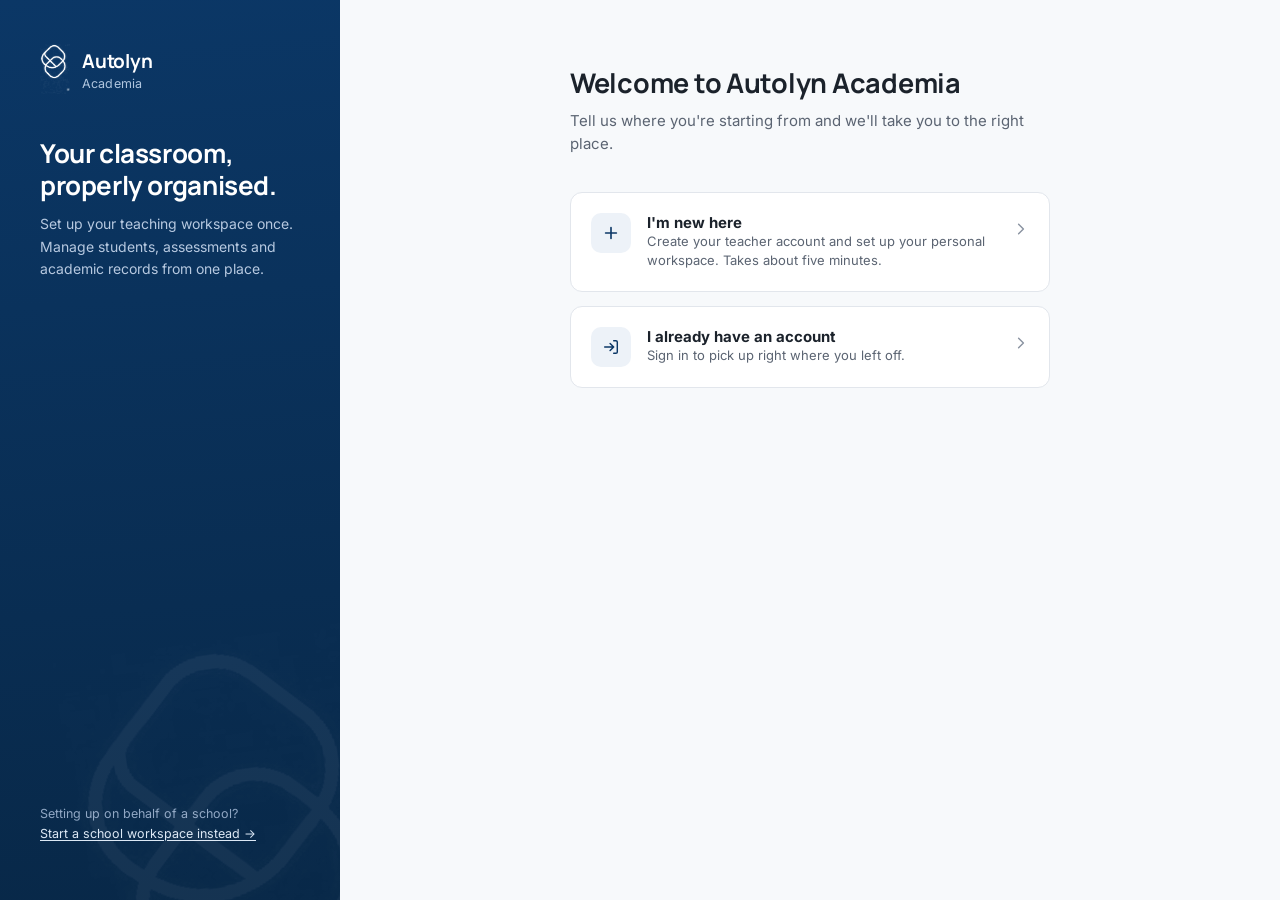
==== index.html @ bd3863da "onboarding" ====
<!DOCTYPE html>
<html lang="en">
<head>
<meta charset="UTF-8">
<meta name="viewport" content="width=device-width, initial-scale=1.0">
<title>Teacher Onboarding · Autolyn Academia</title>
<link rel="preconnect" href="https://fonts.googleapis.com">
<link rel="preconnect" href="https://fonts.gstatic.com" crossorigin>
<link href="https://fonts.googleapis.com/css2?family=Manrope:wght@500;600;700;800&family=Inter:wght@400;500;600;700&display=swap" rel="stylesheet">
<style>
  :root{
    --navy: #0B3766;
    --navy-700: #0A2F58;
    --navy-900: #082848;
    --navy-tint: #EDF2F8;
    --navy-tint-2: #DEE7F1;
    --ink: #1B222B;
    --ink-soft: #5B6472;
    --ink-faint: #8A93A1;
    --paper: #FFFFFF;
    --paper-soft: #F7F9FB;
    --border: #E2E6EC;
    --border-strong: #CBD2DC;
    --success: #1E8A5F;
    --success-tint: #E7F5EE;
    --danger: #C0392B;
    --danger-tint: #FBEAE8;
    --focus: #3D6FA6;
    --radius-s: 8px;
    --radius-m: 12px;
    --radius-l: 20px;
    --shadow-panel: 0 1px 2px rgba(11,55,102,0.06);
    color-scheme: light;
  }

  *{ box-sizing: border-box; }
  html,body{ margin:0; padding:0; }
  body{
    background: var(--paper-soft);
    color: var(--ink);
    font-family: 'Inter', -apple-system, BlinkMacSystemFont, sans-serif;
    -webkit-font-smoothing: antialiased;
    min-height: 100vh;
  }
  h1,h2,h3, .brand-word, .stepper-label{
    font-family: 'Manrope', 'Inter', sans-serif;
  }
  button{ font-family: inherit; }

  a{ color: var(--navy); }

  .app{
    display: grid;
    grid-template-columns: 340px 1fr;
    min-height: 100vh;
  }

  /* ---------- Splash / loading screen ---------- */
  .splash{
    position: fixed; inset: 0; z-index: 100;
    background: linear-gradient(175deg, var(--navy) 0%, var(--navy-900) 100%);
    display:flex; flex-direction:column; align-items:center; justify-content:center;
    gap: 22px;
    transition: opacity .5s ease, visibility .5s ease;
  }
  .splash.hide{ opacity: 0; visibility: hidden; pointer-events: none; }
  .splash-mark{
    position: relative;
    width: 76px; height: 76px;
    display:flex; align-items:center; justify-content:center;
    animation: splashPop .7s cubic-bezier(.2,.9,.25,1.1) both;
  }
  .splash-mark img{ width: 46px; height:auto; position:relative; z-index:1; }
  .splash-ring{
    position:absolute; inset:0;
    border-radius: 50%;
    border: 1.5px solid rgba(234,241,249,0.28);
    border-top-color: #fff;
    animation: splashSpin 1.1s linear infinite;
  }
  .splash-word{
    font-family: 'Manrope', sans-serif;
    font-size: 17px; font-weight: 700; color:#fff;
    letter-spacing: -0.01em;
    opacity: 0;
    animation: splashFadeUp .6s ease .15s both;
  }
  .splash-word span{ font-weight: 500; color: #AFC5DE; }
  .splash-bar{
    width: 150px; height: 3px; border-radius: 3px;
    background: rgba(234,241,249,0.18);
    overflow: hidden;
    opacity: 0;
    animation: splashFadeUp .6s ease .25s both;
  }
  .splash-bar i{
    display:block; height:100%; width: 0%;
    background: #fff;
    border-radius: 3px;
    transition: width 1s cubic-bezier(.4,0,.2,1);
  }
  .splash-status{
    font-size: 12.5px; color: #93AAC7;
    opacity: 0;
    animation: splashFadeUp .6s ease .32s both;
  }
  @keyframes splashPop{
    0%{ transform: scale(.72); opacity:0; }
    100%{ transform: scale(1); opacity:1; }
  }
  @keyframes splashFadeUp{
    0%{ transform: translateY(6px); opacity:0; }
    100%{ transform: translateY(0); opacity:1; }
  }
  @keyframes splashSpin{
    to{ transform: rotate(360deg); }
  }
  @media (prefers-reduced-motion: reduce){
    .splash-mark, .splash-word, .splash-bar, .splash-status{ animation: none; opacity:1; }
    .splash-ring{ animation: none; }
  }

  /* ---------- Left rail ---------- */
  .rail{
    background: linear-gradient(175deg, var(--navy) 0%, var(--navy-900) 100%);
    color: #EAF1F9;
    padding: 44px 40px;
    display: flex;
    flex-direction: column;
    justify-content: space-between;
    position: sticky;
    top: 0;
    height: 100vh;
    overflow: hidden;
  }
  .rail-mark{
    position: absolute;
    right: -54px; bottom: -60px;
    width: 320px; height: 320px;
    opacity: 0.05;
    pointer-events: none;
    transform: rotate(-8deg);
  }
  .rail-mark img{ width:100%; height:auto; display:block; }
  .rail-top{ display:flex; flex-direction:column; gap: 44px; position: relative; z-index: 1; }
  .brand{ display:flex; align-items:center; gap: 12px; }
  .brand img{ width: 30px; height: auto; display:block; }
  .brand-word{ font-size: 19px; font-weight: 700; letter-spacing: -0.01em; color:#fff; }
  .brand-sub{ font-size: 12.5px; color: #AFC5DE; margin-top: 2px; letter-spacing: 0.01em; }
  .brand-text{ display:flex; flex-direction:column; }

  .hero-head{
    font-size: 26px;
    line-height: 1.22;
    font-weight: 700;
    color: #fff;
    letter-spacing: -0.015em;
    margin: 0 0 12px;
  }
  .hero-copy{
    font-size: 14px;
    line-height: 1.6;
    color: #B7C9E0;
    margin: 0;
    max-width: 30ch;
  }

  .stepper{ display:flex; flex-direction:column; }
  .step{
    display:flex; gap: 14px;
    padding-bottom: 30px;
    position: relative;
  }
  .step:last-child{ padding-bottom:0; }
  .step-line{
    position:absolute;
    left: 13px; top: 28px; bottom: 0;
    width: 1.5px;
    background: rgba(234,241,249,0.18);
  }
  .step:last-child .step-line{ display:none; }
  .step.done .step-line{ background: rgba(234,241,249,0.4); }
  .step-marker{
    flex: none;
    width: 28px; height: 28px;
    border-radius: 50%;
    display:flex; align-items:center; justify-content:center;
    font-size: 12.5px; font-weight: 700;
    border: 1.5px solid rgba(234,241,249,0.35);
    color: #C7D7EA;
    background: transparent;
    z-index: 1;
  }
  .step.current .step-marker{
    background: #fff;
    border-color: #fff;
    color: var(--navy-900);
  }
  .step.done .step-marker{
    background: rgba(234,241,249,0.16);
    border-color: rgba(234,241,249,0.55);
    color: #fff;
  }
  .step-body{ padding-top: 3px; }
  .step-label{
    font-size: 14.5px; font-weight: 600;
    color: #fff;
  }
  .step:not(.current):not(.done) .step-label{ color: #A9BCD4; }
  .step-desc{
    font-size: 12.5px;
    color: #93AAC7;
    margin-top: 2px;
    line-height: 1.4;
  }
  .step.current .step-desc{ color: #C7D7EA; }

  .rail-foot{ font-size: 12.5px; color: #90A7C4; line-height: 1.6; }
  .rail-foot a{ color: #DCE8F5; text-decoration: underline; text-underline-offset: 2px; }

  /* ---------- Main ---------- */
  .main{
    display:flex;
    flex-direction: column;
    align-items:center;
    padding: 64px 32px 80px;
    overflow-x: auto;
  }
  .mobile-progress{ display:none; }

  .panel{
    width: 100%;
    max-width: 480px;
  }
  .eyebrow-row{
    display:flex; align-items:center; gap:8px;
    font-size: 13px; color: var(--ink-faint); font-weight: 600;
    margin-bottom: 14px;
  }
  .back-link{
    display:inline-flex; align-items:center; gap:6px;
    font-size: 13.5px; font-weight: 600; color: var(--ink-soft);
    text-decoration:none; cursor:pointer;
    margin-bottom: 22px;
  }
  .back-link:hover{ color: var(--ink); }
  .panel h1{
    font-size: 27px;
    font-weight: 700;
    color: var(--ink);
    margin: 0 0 8px;
    letter-spacing: -0.01em;
  }
  .panel p.lede{
    font-size: 15px;
    color: var(--ink-soft);
    line-height: 1.55;
    margin: 0 0 36px;
  }

  .field{ margin-bottom: 20px; }
  .field label{
    display:block;
    font-size: 13.5px;
    font-weight: 600;
    color: var(--ink);
    margin-bottom: 7px;
  }
  .field .hint{
    font-size: 12.5px;
    color: var(--ink-faint);
    margin-top: 6px;
  }
  .field .error{
    font-size: 12.5px;
    color: var(--danger);
    margin-top: 6px;
    display:none;
  }
  .field.invalid .error{ display:block; }
  .field.invalid input, .field.invalid select{ border-color: var(--danger); }

  input[type=text], input[type=email], input[type=tel], input[type=password], select{
    width: 100%;
    padding: 11px 13px;
    font-size: 14.5px;
    font-family: inherit;
    color: var(--ink);
    background: var(--paper);
    border: 1.5px solid var(--border-strong);
    border-radius: var(--radius-s);
    outline: none;
    transition: border-color .15s ease, box-shadow .15s ease;
    appearance: none;
    -webkit-appearance: none;
  }
  select{
    background-image: url("data:image/svg+xml;utf8,<svg xmlns='http://www.w3.org/2000/svg' viewBox='0 0 20 20'><path fill='%235B6472' d='M5.5 7.5l4.5 4.5 4.5-4.5' stroke='%235B6472' stroke-width='1.4' fill='none' stroke-linecap='round' stroke-linejoin='round'/></svg>");
    background-repeat: no-repeat;
    background-position: right 12px center;
    padding-right: 34px;
  }
  input::placeholder{ color: var(--ink-faint); }
  input:focus, select:focus{
    border-color: var(--focus);
    box-shadow: 0 0 0 3.5px color-mix(in srgb, var(--focus) 22%, transparent);
  }
  .two-col{ display:grid; grid-template-columns: 1fr 1fr; gap: 16px; }

  .pw-wrap{ position:relative; }
  .pw-toggle{
    position:absolute; right: 10px; top: 50%; transform: translateY(-50%);
    background:none; border:none; cursor:pointer;
    font-size: 12px; font-weight: 600; color: var(--navy);
    padding: 4px 6px;
  }

  .pw-meter{ display:flex; gap:4px; margin-top:8px; }
  .pw-meter i{ flex:1; height:3px; border-radius:2px; background: var(--border); }
  .pw-meter.w1 i:nth-child(1){ background: var(--danger); }
  .pw-meter.w2 i:nth-child(1), .pw-meter.w2 i:nth-child(2){ background:#D68A2C; }
  .pw-meter.w3 i:nth-child(1), .pw-meter.w3 i:nth-child(2), .pw-meter.w3 i:nth-child(3){ background: var(--success); }
  .pw-meter.w4 i{ background: var(--success); }

  .actions{
    display:flex; align-items:center; justify-content: space-between;
    margin-top: 36px;
  }
  .btn{
    font-size: 14.5px; font-weight: 600;
    padding: 11.5px 22px;
    border-radius: var(--radius-s);
    border: none;
    cursor: pointer;
    transition: background .15s ease, opacity .15s ease, transform .05s ease;
    font-family: inherit;
  }
  .btn:active{ transform: translateY(1px); }
  .btn-primary{
    background: var(--navy);
    color: #fff;
  }
  .btn-primary:hover{ background: var(--navy-700); }
  .btn-primary:disabled{ opacity: .45; cursor: not-allowed; }
  .btn-ghost{
    background: transparent;
    color: var(--ink-soft);
    padding: 11.5px 8px;
  }
  .btn-ghost:hover{ color: var(--ink); }
  .btn-text{
    background:none; border:none; cursor:pointer;
    color: var(--navy); font-weight: 600; font-size: 13.5px;
    padding: 0; font-family: inherit;
  }
  .btn-text:disabled{ color: var(--ink-faint); cursor:not-allowed; }

  /* Verify step */
  .code-row{ display:flex; gap: 10px; margin-bottom: 6px; }
  .code-row input{
    width: 48px; height: 56px;
    text-align:center;
    font-size: 22px; font-weight: 700;
    padding: 0;
  }
  .resend-row{
    font-size: 13.5px; color: var(--ink-soft);
    margin-top: 18px;
  }
  .verify-target{
    background: var(--navy-tint);
    border-radius: var(--radius-s);
    padding: 12px 14px;
    font-size: 13.5px;
    color: var(--ink);
    margin-bottom: 28px;
    display:flex; align-items:center; justify-content:space-between; gap: 10px;
  }
  .verify-target strong{ font-weight: 600; }
  .verify-target button{ flex:none; }

  /* Chips (classes) */
  .chip-input-row{ display:flex; gap: 10px; }
  .chip-input-row input{ flex:1; }
  .chip-input-row .btn{ flex:none; padding: 11.5px 18px; }
  .chips{ display:flex; flex-wrap:wrap; gap: 8px; margin-top: 14px; }
  .chip{
    display:flex; align-items:center; gap: 8px;
    background: var(--navy-tint);
    color: var(--navy);
    border: 1px solid var(--navy-tint-2);
    border-radius: 999px;
    padding: 7px 8px 7px 14px;
    font-size: 13px; font-weight: 600;
  }
  .chip button{
    width: 18px; height: 18px;
    border-radius:50%;
    border:none; background: rgba(11,55,102,0.12);
    color: inherit; cursor:pointer;
    display:flex; align-items:center; justify-content:center;
    font-size: 12px; line-height:1; padding:0;
  }
  .chip-empty{ font-size: 13px; color: var(--ink-faint); margin-top: 6px; }

  /* Welcome gate */
  .option-card{
    display:flex; align-items:flex-start; gap: 16px;
    width:100%;
    text-align:left;
    border: 1.5px solid var(--border);
    border-radius: var(--radius-m);
    background: var(--paper);
    padding: 20px 20px;
    margin-bottom: 14px;
    cursor:pointer;
    transition: border-color .15s ease, box-shadow .15s ease, transform .05s ease;
  }
  .option-card:hover{
    border-color: var(--navy);
    box-shadow: 0 4px 18px rgba(11,55,102,0.08);
  }
  .option-card:active{ transform: translateY(1px); }
  .option-icon{
    flex:none;
    width: 40px; height: 40px;
    border-radius: 10px;
    background: var(--navy-tint);
    color: var(--navy);
    display:flex; align-items:center; justify-content:center;
  }
  .option-body{ flex:1; }
  .option-title{ font-size: 15px; font-weight: 700; color: var(--ink); margin: 2px 0 4px; }
  .option-desc{ font-size: 13px; color: var(--ink-soft); line-height: 1.5; margin: 0; }
  .option-arrow{ flex:none; color: var(--ink-faint); margin-top: 8px; transition: transform .15s ease, color .15s ease; }
  .option-card:hover .option-arrow{ transform: translateX(3px); color: var(--navy); }

  .divider-row{
    display:flex; align-items:center; gap: 14px;
    margin: 30px 0 22px;
    color: var(--ink-faint);
    font-size: 12.5px;
  }
  .divider-row::before, .divider-row::after{
    content:""; flex:1; height:1px; background: var(--border);
  }

  .signin-alt{
    text-align:center; font-size: 13.5px; color: var(--ink-soft);
  }
  .forgot-link{
    float:right; font-size: 12.5px; font-weight: 600; color: var(--navy); text-decoration:none;
  }

  .success-panel{ text-align:left; }
  .success-badge{
    width: 52px; height:52px; border-radius:50%;
    background: var(--success-tint);
    display:flex; align-items:center; justify-content:center;
    margin-bottom: 22px;
  }
  .signout-link{ font-size: 13px; color: var(--ink-faint); text-decoration:none; margin-left: 16px; }
  .signout-link:hover{ color: var(--ink-soft); }

  /* Review */
  .review-card{
    border: 1px solid var(--border);
    border-radius: var(--radius-m);
    padding: 22px 22px 6px;
    margin-bottom: 18px;
    background: var(--paper);
  }
  .review-card-head{
    display:flex; align-items:center; justify-content:space-between;
    margin-bottom: 14px;
  }
  .review-card-head h3{
    font-size: 14px; font-weight: 700; margin:0;
    color: var(--ink);
    text-transform: none;
  }
  .review-row{
    display:flex; justify-content:space-between; gap: 16px;
    padding: 11px 0;
    border-top: 1px solid var(--border);
    font-size: 13.5px;
  }
  .review-row:first-of-type{ border-top: none; }
  .review-row dt{ color: var(--ink-faint); margin:0; flex: none; width: 40%; }
  .review-row dd{ color: var(--ink); margin:0; text-align:right; flex:1; font-weight: 500; }
  .review-row dd.chips-inline{ display:flex; flex-wrap:wrap; gap:6px; justify-content:flex-end; }
  .review-row dd.chips-inline span{
    background: var(--navy-tint); color: var(--navy); border-radius: 999px;
    padding: 3px 10px; font-size: 12px; font-weight:600;
  }

  .confirm-note{
    display:flex; gap:10px; align-items:flex-start;
    background: var(--paper-soft);
    border: 1px solid var(--border);
    border-radius: var(--radius-s);
    padding: 13px 14px;
    font-size: 12.5px;
    color: var(--ink-soft);
    line-height: 1.5;
    margin-bottom: 8px;
  }

  /* Done screen */
  .done-wrap{ text-align:left; }
  .done-badge{
    width: 52px; height:52px; border-radius:50%;
    background: var(--success-tint);
    display:flex; align-items:center; justify-content:center;
    margin-bottom: 22px;
  }
  .workspace-card{
    border: 1px solid var(--border);
    border-radius: var(--radius-m);
    padding: 20px;
    margin: 26px 0 30px;
    background: var(--paper);
  }
  .workspace-card .ws-name{ font-size: 16px; font-weight: 700; color: var(--ink); margin-bottom: 4px; }
  .workspace-card .ws-url{ font-size: 13px; color: var(--navy); font-family: monospace; word-break: break-all; }
  .ws-meta{ display:flex; gap: 22px; margin-top: 16px; padding-top:16px; border-top: 1px solid var(--border); }
  .ws-meta div{ font-size: 12px; color: var(--ink-faint); }
  .ws-meta strong{ display:block; font-size: 13.5px; color: var(--ink); font-weight: 600; margin-top: 2px; }

  .toast{
    position: fixed; bottom: 26px; left: 50%; transform: translateX(-50%) translateY(12px);
    background: var(--ink); color: var(--paper);
    padding: 12px 20px; border-radius: var(--radius-s);
    font-size: 13.5px; font-weight: 500;
    opacity: 0; pointer-events:none;
    transition: opacity .2s ease, transform .2s ease;
    z-index: 20;
    box-shadow: 0 8px 24px rgba(0,0,0,0.18);
  }
  .toast.show{ opacity:1; transform: translateX(-50%) translateY(0); }

  @media (max-width: 860px){
    .app{ grid-template-columns: 1fr; }
    .rail{ position: static; height:auto; padding: 26px 22px; flex-direction: row; align-items:center; justify-content:space-between; }
    .rail-top{ flex-direction: row; align-items:center; gap:0; }
    .hero{ display:none; }
    .stepper{ display:none; }
    .rail-foot{ display:none; }
    .rail-mark{ display:none; }
    .main{ padding: 34px 20px 60px; }
    .mobile-progress{
      display:flex; gap:6px; width:100%; max-width:480px; margin-bottom: 30px;
    }
    .mobile-progress i{ flex:1; height:4px; border-radius:3px; background: var(--border); }
    .mobile-progress i.done, .mobile-progress i.current{ background: var(--navy); }
    .two-col{ grid-template-columns: 1fr; }
    .code-row input{ width: 100%; max-width: 52px; }
  }

  :focus-visible{ outline: 2px solid var(--focus); outline-offset: 2px; }
  @media (prefers-reduced-motion: reduce){
    *{ transition: none !important; animation: none !important; }
  }
</style>
</head>
<body>

<div class="splash" id="splash" aria-hidden="true">
  <div class="splash-mark">
    <div class="splash-ring"></div>
    <img src="[data-uri]" alt="">
  </div>
  <div class="splash-word">Autolyn <span>Academia</span></div>
  <div class="splash-bar"><i id="splashBarFill"></i></div>
  <div class="splash-status" id="splashStatus">Preparing your onboarding</div>
</div>

<div class="app" id="app">
  <aside class="rail">
    <div class="rail-mark" aria-hidden="true"><img src="[data-uri]" alt=""></div>
    <div class="rail-top">
      <div class="brand">
        <img src="[data-uri]" alt="">
        <div class="brand-text">
          <span class="brand-word">Autolyn</span>
          <span class="brand-sub">Academia</span>
        </div>
      </div>
      <div class="hero">
        <h2 class="hero-head">Your classroom,<br>properly organised.</h2>
        <p class="hero-copy">Set up your teaching workspace once. Manage students, assessments and academic records from one place.</p>
      </div>
      <nav class="stepper" id="stepper" aria-label="Onboarding progress"></nav>
    </div>
    <p class="rail-foot">Setting up on behalf of a school?<br><a href="#" id="schoolLink">Start a school workspace instead →</a></p>
  </aside>

  <main class="main">
    <div class="mobile-progress" id="mobileProgress"></div>
    <div class="panel" id="panel"></div>
  </main>
</div>

<div class="toast" id="toast"></div>

<script>
(function(){
  "use strict";

  var STEPS = [
    { key:"account", label:"Create account", desc:"Your name, email and password" },
    { key:"verify", label:"Verify email", desc:"Confirm it's really you" },
    { key:"profile", label:"Teaching profile", desc:"Level, subject and classes" },
    { key:"review", label:"Review details", desc:"Check everything looks right" },
    { key:"done", label:"Workspace ready", desc:"Start teaching on Autolyn" }
  ];

  var LEVELS = ["Kindergarten","Primary School","Middle School","High School","Higher Education","Other"];
  var SUBJECTS = ["Mathematics","English / Language Arts","Science","Social Studies","Languages","Computer Science","Arts & Music","Physical Education","Other"];

  var state = {
    screen: "welcome",
    step: 0,
    account: { name:"", email:"", phone:"", password:"" },
    verified: false,
    profile: { level:"", subject:"", subjectOther:"", classes:[] },
    resendCooldown: 0,
    signin: { email:"", password:"" }
  };

  function loadDraft(){
    try{
      var raw = window.localStorage.getItem("autolyn_onboarding_draft");
      if(raw){
        var saved = JSON.parse(raw);
        if(saved && typeof saved === "object"){
          state.account = saved.account || state.account;
          state.profile = saved.profile || state.profile;
          state.verified = !!saved.verified;
          if(typeof saved.step === "number" && saved.step <= 3) state.step = saved.step;
          // Resume mid-signup only if there's real progress; otherwise start at the welcome gate.
          if(saved.account && (saved.account.name || saved.step > 0)){
            state.screen = "wizard";
          }
        }
      }
    }catch(e){ /* storage unavailable — continue with defaults */ }
  }
  function saveDraft(){
    try{
      window.localStorage.setItem("autolyn_onboarding_draft", JSON.stringify({
        step: state.step, account: state.account, profile: state.profile, verified: state.verified
      }));
    }catch(e){ /* ignore */ }
  }
  function clearDraft(){
    try{ window.localStorage.removeItem("autolyn_onboarding_draft"); }catch(e){}
  }

  function runSplash(){
    var splash = document.getElementById("splash");
    var reduced = window.matchMedia && window.matchMedia("(prefers-reduced-motion: reduce)").matches;
    if(reduced){
      splash.classList.add("hide");
      return;
    }
    var fill = document.getElementById("splashBarFill");
    var status = document.getElementById("splashStatus");
    requestAnimationFrame(function(){
      fill.style.width = "100%";
    });
    setTimeout(function(){
      status.textContent = "Ready";
    }, 950);
    setTimeout(function(){
      splash.classList.add("hide");
    }, 1300);
  }

  var panel = document.getElementById("panel");
  var stepperEl = document.getElementById("stepper");
  var mobileProgress = document.getElementById("mobileProgress");
  var toastEl = document.getElementById("toast");
  var toastTimer = null;

  function showToast(msg){
    toastEl.textContent = msg;
    toastEl.classList.add("show");
    if(toastTimer) clearTimeout(toastTimer);
    toastTimer = setTimeout(function(){ toastEl.classList.remove("show"); }, 2600);
  }

  function esc(s){
    return String(s == null ? "" : s).replace(/[&<>"']/g, function(c){
      return ({"&":"&amp;","<":"&lt;",">":"&gt;",'"':"&quot;","'":"&#39;"})[c];
    });
  }

  function renderStepper(){
    if(state.screen !== "wizard"){
      stepperEl.innerHTML = "";
      stepperEl.style.display = "none";
      mobileProgress.innerHTML = "";
      mobileProgress.style.display = "none";
      return;
    }
    stepperEl.style.display = "";
    mobileProgress.style.display = "";
    stepperEl.innerHTML = STEPS.map(function(s, i){
      var cls = i === state.step ? "current" : (i < state.step ? "done" : "upcoming");
      var marker = i < state.step
        ? '<svg width="13" height="10" viewBox="0 0 13 10" fill="none"><path d="M1 5L4.5 8.5L12 1" stroke="currentColor" stroke-width="1.8" stroke-linecap="round" stroke-linejoin="round"/></svg>'
        : (i + 1);
      return '<div class="step ' + cls + '"><div class="step-line"></div><div class="step-marker">' + marker + '</div>' +
        '<div class="step-body"><div class="step-label">' + esc(s.label) + '</div><div class="step-desc">' + esc(s.desc) + '</div></div></div>';
    }).join("");

    mobileProgress.innerHTML = STEPS.map(function(s, i){
      var cls = i === state.step ? "current" : (i < state.step ? "done" : "");
      return '<i class="' + cls + '"></i>';
    }).join("");
  }

  function goToScreen(screenName){
    state.screen = screenName;
    if(screenName === "welcome"){ clearDraft(); }
    render();
    window.scrollTo({ top: 0, behavior: "auto" });
  }

  function goTo(stepIndex){
    state.screen = "wizard";
    state.step = stepIndex;
    saveDraft();
    render();
    window.scrollTo({ top: 0, behavior: "auto" });
  }

  function validEmail(v){ return /^[^\s@]+@[^\s@]+\.[^\s@]+$/.test(v); }

  // ---------- Step renderers ----------

  function renderWelcome(){
    panel.innerHTML =
      '<h1>Welcome to Autolyn Academia</h1>' +
      '<p class="lede">Tell us where you\'re starting from and we\'ll take you to the right place.</p>' +
      '<button type="button" class="option-card" id="goNew">' +
        '<span class="option-icon"><svg width="18" height="18" viewBox="0 0 20 20" fill="none"><path d="M10 4v12M4 10h12" stroke="currentColor" stroke-width="1.8" stroke-linecap="round"/></svg></span>' +
        '<span class="option-body"><span class="option-title">I\'m new here</span>' +
        '<p class="option-desc">Create your teacher account and set up your personal workspace. Takes about five minutes.</p></span>' +
        '<span class="option-arrow"><svg width="16" height="16" viewBox="0 0 20 20" fill="none"><path d="M7 4l6 6-6 6" stroke="currentColor" stroke-width="1.8" stroke-linecap="round" stroke-linejoin="round"/></svg></span>' +
      '</button>' +
      '<button type="button" class="option-card" id="goSignin">' +
        '<span class="option-icon"><svg width="18" height="18" viewBox="0 0 20 20" fill="none"><path d="M13 3h2.5A1.5 1.5 0 0117 4.5v11a1.5 1.5 0 01-1.5 1.5H13M9 14l4-4-4-4M13 10H3" stroke="currentColor" stroke-width="1.6" stroke-linecap="round" stroke-linejoin="round"/></svg></span>' +
        '<span class="option-body"><span class="option-title">I already have an account</span>' +
        '<p class="option-desc">Sign in to pick up right where you left off.</p></span>' +
        '<span class="option-arrow"><svg width="16" height="16" viewBox="0 0 20 20" fill="none"><path d="M7 4l6 6-6 6" stroke="currentColor" stroke-width="1.8" stroke-linecap="round" stroke-linejoin="round"/></svg></span>' +
      '</button>';

    document.getElementById("goNew").addEventListener("click", function(){ goTo(0); });
    document.getElementById("goSignin").addEventListener("click", function(){ goToScreen("signin"); });
  }

  function renderSignin(){
    var s = state.signin;
    panel.innerHTML =
      '<a class="back-link" id="backWelcome"><svg width="14" height="14" viewBox="0 0 20 20" fill="none"><path d="M12.5 4L6.5 10l6 6" stroke="currentColor" stroke-width="1.8" stroke-linecap="round" stroke-linejoin="round"/></svg>Back</a>' +
      '<h1>Welcome back</h1>' +
      '<p class="lede">Sign in to continue to your Autolyn Academia workspace.</p>' +
      '<div class="field" id="f-si-email"><label for="in-si-email">Email address</label>' +
        '<input type="email" id="in-si-email" placeholder="you@school.edu" value="' + esc(s.email) + '">' +
        '<div class="error">Enter a valid email address.</div></div>' +
      '<div class="field" id="f-si-pass"><label for="in-si-pass">Password<a class="forgot-link" id="forgotLink" href="#">Forgot password?</a></label>' +
        '<div class="pw-wrap"><input type="password" id="in-si-pass" placeholder="Enter your password" value="' + esc(s.password) + '">' +
        '<button type="button" class="pw-toggle" id="siPwToggle">Show</button></div>' +
        '<div class="error">Enter your password.</div></div>' +
      '<div class="actions"><span></span><button class="btn btn-primary" id="doSignin">Sign in</button></div>' +
      '<div class="divider-row">or</div>' +
      '<p class="signin-alt">New to Autolyn Academia? <button type="button" class="btn-text" id="goCreate">Create an account</button></p>';

    document.getElementById("backWelcome").addEventListener("click", function(){ goToScreen("welcome"); });
    document.getElementById("goCreate").addEventListener("click", function(){ goTo(0); });
    document.getElementById("forgotLink").addEventListener("click", function(e){
      e.preventDefault();
      showToast("Password reset isn't part of this preview yet.");
    });

    var passInput = document.getElementById("in-si-pass");
    document.getElementById("siPwToggle").addEventListener("click", function(){
      var showing = passInput.type === "text";
      passInput.type = showing ? "password" : "text";
      this.textContent = showing ? "Show" : "Hide";
    });

    document.getElementById("doSignin").addEventListener("click", function(){
      var email = document.getElementById("in-si-email").value.trim();
      var pass = document.getElementById("in-si-pass").value;
      var ok = true;
      toggleInvalid("f-si-email", !validEmail(email));
      toggleInvalid("f-si-pass", !pass);
      if(!validEmail(email) || !pass) ok = false;
      if(!ok) return;

      state.signin = { email: email, password: pass };
      var btn = this;
      btn.disabled = true;
      btn.textContent = "Signing in…";
      setTimeout(function(){
        goToScreen("signin-success");
      }, 700);
    });
  }

  function renderSigninSuccess(){
    var email = state.signin.email || "";
    var name = email.split("@")[0].replace(/[._]/g, " ").replace(/\b\w/g, function(c){ return c.toUpperCase(); }) || "there";
    panel.innerHTML =
      '<div class="success-panel">' +
      '<div class="success-badge"><svg width="24" height="24" viewBox="0 0 24 24" fill="none"><path d="M5 12.5L10 17.5L19 7" stroke="var(--success)" stroke-width="2.2" stroke-linecap="round" stroke-linejoin="round"/></svg></div>' +
      '<h1>Welcome back, ' + esc(name) + '</h1>' +
      '<p class="lede">You\'re signed in. Your workspace is right where you left it.</p>' +
      '<div class="actions" style="justify-content:flex-start; gap:6px;">' +
        '<button class="btn btn-primary" id="toWorkspace">Go to your workspace</button>' +
        '<a class="signout-link" id="signOut" href="#">Not you? Sign out</a>' +
      '</div>' +
      '</div>';

    document.getElementById("toWorkspace").addEventListener("click", function(){
      showToast("This is a preview — your live workspace opens here in a future release.");
    });
    document.getElementById("signOut").addEventListener("click", function(e){
      e.preventDefault();
      state.signin = { email:"", password:"" };
      goToScreen("welcome");
    });
  }

  function renderAccount(){
    var a = state.account;
    panel.innerHTML =
      '<a class="back-link" id="backWelcome"><svg width="14" height="14" viewBox="0 0 20 20" fill="none"><path d="M12.5 4L6.5 10l6 6" stroke="currentColor" stroke-width="1.8" stroke-linecap="round" stroke-linejoin="round"/></svg>Back</a>' +
      '<h1>Let\'s set up your account</h1>' +
      '<p class="lede">Start with a few details about you. These will be used on your teacher profile and academic records.</p>' +
      '<div class="field" id="f-name"><label for="in-name">Full name</label>' +
        '<input type="text" id="in-name" placeholder="e.g. Ama Owusu" value="' + esc(a.name) + '">' +
        '<div class="error">Enter your full name.</div></div>' +
      '<div class="field" id="f-email"><label for="in-email">Email address</label>' +
        '<input type="email" id="in-email" placeholder="you@school.edu" value="' + esc(a.email) + '">' +
        '<div class="error">Enter a valid email address.</div></div>' +
      '<div class="field" id="f-phone"><label for="in-phone">Phone number <span style="color:var(--ink-faint);font-weight:400;">(optional)</span></label>' +
        '<input type="tel" id="in-phone" placeholder="+233 20 000 0000" value="' + esc(a.phone) + '"></div>' +
      '<div class="field" id="f-pass"><label for="in-pass">Password</label>' +
        '<div class="pw-wrap"><input type="password" id="in-pass" placeholder="At least 8 characters" value="' + esc(a.password) + '">' +
        '<button type="button" class="pw-toggle" id="pwToggle">Show</button></div>' +
        '<div class="pw-meter" id="pwMeter"><i></i><i></i><i></i><i></i></div>' +
        '<div class="error">Use at least 8 characters.</div></div>' +
      '<div class="actions"><span></span><button class="btn btn-primary" id="next">Continue</button></div>';

    document.getElementById("backWelcome").addEventListener("click", function(){ goToScreen("welcome"); });

    var passInput = document.getElementById("in-pass");
    var pwToggle = document.getElementById("pwToggle");
    pwToggle.addEventListener("click", function(){
      var showing = passInput.type === "text";
      passInput.type = showing ? "password" : "text";
      pwToggle.textContent = showing ? "Show" : "Hide";
    });
    function updateMeter(){
      var v = passInput.value;
      var score = 0;
      if(v.length >= 8) score++;
      if(/[A-Z]/.test(v) && /[a-z]/.test(v)) score++;
      if(/[0-9]/.test(v)) score++;
      if(/[^A-Za-z0-9]/.test(v)) score++;
      var meter = document.getElementById("pwMeter");
      meter.className = "pw-meter" + (v ? " w" + Math.max(1, score) : "");
    }
    passInput.addEventListener("input", updateMeter);
    updateMeter();

    document.getElementById("next").addEventListener("click", function(){
      var name = document.getElementById("in-name").value.trim();
      var email = document.getElementById("in-email").value.trim();
      var phone = document.getElementById("in-phone").value.trim();
      var pass = document.getElementById("in-pass").value;

      var ok = true;
      toggleInvalid("f-name", !name);
      toggleInvalid("f-email", !validEmail(email));
      toggleInvalid("f-pass", pass.length < 8);
      if(!name || !validEmail(email) || pass.length < 8) ok = false;

      if(!ok) return;

      state.account = { name: name, email: email, phone: phone, password: pass };
      state.verified = false;
      goTo(1);
    });
  }

  function toggleInvalid(id, invalid){
    var el = document.getElementById(id);
    if(el) el.classList.toggle("invalid", !!invalid);
  }

  function renderVerify(){
    var email = state.account.email || "your email";
    panel.innerHTML =
      '<h1>Verify your email</h1>' +
      '<p class="lede">Enter the 6-digit code we sent to confirm this address is yours.</p>' +
      '<div class="verify-target"><span>Code sent to <strong>' + esc(email) + '</strong></span>' +
        '<button class="btn-text" id="editEmail">Edit</button></div>' +
      '<div class="field" id="f-code"><label>Verification code</label>' +
        '<div class="code-row" id="codeRow">' +
          [0,1,2,3,4,5].map(function(i){ return '<input maxlength="1" inputmode="numeric" pattern="[0-9]*" data-i="' + i + '">'; }).join("") +
        '</div>' +
        '<div class="error" style="display:block; visibility:hidden;" id="codeErr">That code doesn\'t look right. Try again.</div></div>' +
      '<div class="resend-row" id="resendRow">Didn\'t get it? <button class="btn-text" id="resendBtn">Resend code</button></div>' +
      '<div class="actions"><button class="btn btn-ghost" id="back">Back</button><button class="btn btn-primary" id="next" disabled>Verify &amp; continue</button></div>';

    document.getElementById("editEmail").addEventListener("click", function(){ goTo(0); });
    document.getElementById("back").addEventListener("click", function(){ goTo(0); });

    var inputs = Array.prototype.slice.call(document.querySelectorAll("#codeRow input"));
    var nextBtn = document.getElementById("next");
    function currentCode(){ return inputs.map(function(i){ return i.value; }).join(""); }
    function refreshBtn(){ nextBtn.disabled = currentCode().length !== 6; }
    inputs.forEach(function(inp, idx){
      inp.addEventListener("input", function(){
        inp.value = inp.value.replace(/[^0-9]/g, "").slice(0,1);
        document.getElementById("codeErr").style.visibility = "hidden";
        if(inp.value && idx < inputs.length - 1){ inputs[idx+1].focus(); }
        refreshBtn();
      });
      inp.addEventListener("keydown", function(e){
        if(e.key === "Backspace" && !inp.value && idx > 0){ inputs[idx-1].focus(); }
      });
      inp.addEventListener("paste", function(e){
        e.preventDefault();
        var text = (e.clipboardData || window.clipboardData).getData("text").replace(/[^0-9]/g, "");
        text.slice(0,6).split("").forEach(function(ch, i){ if(inputs[i]) inputs[i].value = ch; });
        var last = Math.min(text.length, 6) - 1;
        if(inputs[last]) inputs[last].focus();
        refreshBtn();
      });
    });
    inputs[0].focus();

    var cooldown = state.resendCooldown;
    var resendBtn = document.getElementById("resendBtn");
    var resendRow = document.getElementById("resendRow");
    var timer = null;
    function tickCooldown(){
      if(cooldown > 0){
        resendBtn.disabled = true;
        resendRow.firstChild.textContent = "Didn't get it? Resend available in " + cooldown + "s — ";
        cooldown--;
        timer = setTimeout(tickCooldown, 1000);
      } else {
        resendBtn.disabled = false;
        resendRow.firstChild.textContent = "Didn't get it? ";
      }
    }
    tickCooldown();
    resendBtn.addEventListener("click", function(){
      if(resendBtn.disabled) return;
      showToast("New code sent to " + email);
      state.resendCooldown = 30;
      cooldown = 30;
      tickCooldown();
    });

    nextBtn.addEventListener("click", function(){
      nextBtn.disabled = true;
      nextBtn.textContent = "Verifying…";
      setTimeout(function(){
        state.verified = true;
        goTo(2);
      }, 650);
    });
  }

  function renderProfile(){
    var p = state.profile;
    panel.innerHTML =
      '<h1>Your teaching profile</h1>' +
      '<p class="lede">This tailors Autolyn Academia to what and who you teach. You can add more classes later.</p>' +
      '<div class="field" id="f-level"><label for="in-level">Teaching level</label>' +
        '<select id="in-level">' +
          '<option value="" disabled ' + (p.level ? "" : "selected") + '>Select a level</option>' +
          LEVELS.map(function(l){ return '<option value="' + esc(l) + '" ' + (p.level === l ? "selected" : "") + '>' + esc(l) + '</option>'; }).join("") +
        '</select><div class="error">Select the level you teach.</div></div>' +
      '<div class="field" id="f-subject"><label for="in-subject">Primary subject</label>' +
        '<select id="in-subject">' +
          '<option value="" disabled ' + (p.subject ? "" : "selected") + '>Select a subject</option>' +
          SUBJECTS.map(function(s){ return '<option value="' + esc(s) + '" ' + (p.subject === s ? "selected" : "") + '>' + esc(s) + '</option>'; }).join("") +
        '</select><div class="error">Select your primary subject.</div></div>' +
      (p.subject === "Other" ?
        '<div class="field" id="f-subjectOther"><label for="in-subjectOther">Tell us the subject</label>' +
        '<input type="text" id="in-subjectOther" placeholder="e.g. Design & Technology" value="' + esc(p.subjectOther) + '"></div>' : "") +
      '<div class="field" id="f-classes"><label for="in-class">Classes you teach</label>' +
        '<div class="chip-input-row"><input type="text" id="in-class" placeholder="e.g. Grade 7B"><button class="btn btn-primary" id="addClass" type="button">Add</button></div>' +
        '<div class="chips" id="chipsWrap"></div>' +
        '<div class="chip-empty" id="chipEmpty" style="display:none;">Add at least one class to continue.</div>' +
      '</div>' +
      '<div class="actions"><button class="btn btn-ghost" id="back">Back</button><button class="btn btn-primary" id="next">Continue</button></div>';

    document.getElementById("back").addEventListener("click", function(){ goTo(1); });

    var levelSel = document.getElementById("in-level");
    var subjectSel = document.getElementById("in-subject");
    subjectSel.addEventListener("change", function(){
      p.subject = subjectSel.value;
      renderProfile();
    });

    function renderChips(){
      var wrap = document.getElementById("chipsWrap");
      wrap.innerHTML = p.classes.map(function(c, i){
        return '<span class="chip">' + esc(c) + '<button type="button" data-i="' + i + '" aria-label="Remove ' + esc(c) + '">✕</button></span>';
      }).join("");
      Array.prototype.slice.call(wrap.querySelectorAll("button")).forEach(function(btn){
        btn.addEventListener("click", function(){
          p.classes.splice(parseInt(btn.getAttribute("data-i"), 10), 1);
          renderChips();
        });
      });
    }
    renderChips();

    function addClass(){
      var inp = document.getElementById("in-class");
      var v = inp.value.trim();
      if(v && p.classes.indexOf(v) === -1){
        p.classes.push(v);
        inp.value = "";
        renderChips();
        toggleInvalid("f-classes", false);
        document.getElementById("chipEmpty").style.display = "none";
      }
      inp.focus();
    }
    document.getElementById("addClass").addEventListener("click", addClass);
    document.getElementById("in-class").addEventListener("keydown", function(e){
      if(e.key === "Enter"){ e.preventDefault(); addClass(); }
    });

    document.getElementById("next").addEventListener("click", function(){
      var level = levelSel.value;
      var subject = subjectSel.value;
      var subjectOther = document.getElementById("in-subjectOther") ? document.getElementById("in-subjectOther").value.trim() : p.subjectOther;

      var ok = true;
      toggleInvalid("f-level", !level);
      toggleInvalid("f-subject", !subject);
      if(!level || !subject) ok = false;
      if(p.classes.length === 0){
        document.getElementById("chipEmpty").style.display = "block";
        ok = false;
      }
      if(!ok) return;

      state.profile = { level: level, subject: subject, subjectOther: subjectOther, classes: p.classes };
      goTo(3);
    });
  }

  function renderReview(){
    var a = state.account, p = state.profile;
    var subjectDisplay = p.subject === "Other" && p.subjectOther ? p.subjectOther : p.subject;
    panel.innerHTML =
      '<h1>Review your details</h1>' +
      '<p class="lede">Make sure everything looks right before we set up your workspace.</p>' +
      '<div class="review-card">' +
        '<div class="review-card-head"><h3>Personal details</h3><button class="btn-text" data-goto="0">Edit</button></div>' +
        '<dl>' +
          '<div class="review-row"><dt>Full name</dt><dd>' + esc(a.name) + '</dd></div>' +
          '<div class="review-row"><dt>Email</dt><dd>' + esc(a.email) + '</dd></div>' +
          '<div class="review-row"><dt>Phone</dt><dd>' + esc(a.phone || "—") + '</dd></div>' +
        '</dl>' +
      '</div>' +
      '<div class="review-card">' +
        '<div class="review-card-head"><h3>Teaching profile</h3><button class="btn-text" data-goto="2">Edit</button></div>' +
        '<dl>' +
          '<div class="review-row"><dt>Level</dt><dd>' + esc(p.level) + '</dd></div>' +
          '<div class="review-row"><dt>Subject</dt><dd>' + esc(subjectDisplay) + '</dd></div>' +
          '<div class="review-row"><dt>Classes</dt><dd class="chips-inline">' + p.classes.map(function(c){ return '<span>' + esc(c) + '</span>'; }).join("") + '</dd></div>' +
        '</dl>' +
      '</div>' +
      '<div class="confirm-note">' +
        '<svg width="16" height="16" viewBox="0 0 20 20" fill="none" style="flex:none;margin-top:1px;"><circle cx="10" cy="10" r="8" stroke="currentColor" stroke-width="1.4"/><path d="M10 9v4.2M10 6.8v.1" stroke="currentColor" stroke-width="1.6" stroke-linecap="round"/></svg>' +
        '<span>Creating your workspace sets up your personal teaching space on Autolyn Academia. You can update these details anytime from Settings.</span>' +
      '</div>' +
      '<div class="actions"><button class="btn btn-ghost" id="back">Back</button><button class="btn btn-primary" id="next">Create my workspace</button></div>';

    document.getElementById("back").addEventListener("click", function(){ goTo(2); });
    Array.prototype.slice.call(panel.querySelectorAll("[data-goto]")).forEach(function(btn){
      btn.addEventListener("click", function(){ goTo(parseInt(btn.getAttribute("data-goto"), 10)); });
    });
    document.getElementById("next").addEventListener("click", function(){
      var btn = document.getElementById("next");
      btn.disabled = true;
      btn.textContent = "Setting up…";
      setTimeout(function(){
        state.step = 4;
        clearDraft();
        render();
      }, 700);
    });
  }

  function slugify(s){
    return String(s || "").toLowerCase().trim().replace(/[^a-z0-9]+/g, "-").replace(/(^-|-$)/g, "");
  }

  function renderDone(){
    var a = state.account, p = state.profile;
    var firstName = (a.name || "").trim().split(/\s+/)[0] || "Your";
    var wsName = firstName + "'s Classroom";
    var wsUrl = "academia.autolyn.com/t/" + (slugify(a.name) || "your-workspace");
    panel.innerHTML =
      '<div class="done-wrap">' +
      '<div class="done-badge"><svg width="24" height="24" viewBox="0 0 24 24" fill="none"><path d="M5 12.5L10 17.5L19 7" stroke="var(--success)" stroke-width="2.2" stroke-linecap="round" stroke-linejoin="round"/></svg></div>' +
      '<h1>Your workspace is ready</h1>' +
      '<p class="lede">Welcome to Autolyn Academia, ' + esc(firstName) + '. Your personal teaching workspace has been created.</p>' +
      '<div class="workspace-card">' +
        '<div class="ws-name">' + esc(wsName) + '</div>' +
        '<div class="ws-url">' + esc(wsUrl) + '</div>' +
        '<div class="ws-meta">' +
          '<div>Level<strong>' + esc(p.level) + '</strong></div>' +
          '<div>Subject<strong>' + esc(p.subject === "Other" && p.subjectOther ? p.subjectOther : p.subject) + '</strong></div>' +
          '<div>Classes<strong>' + p.classes.length + '</strong></div>' +
        '</div>' +
      '</div>' +
      '<div class="actions" style="justify-content:flex-start; gap:14px;">' +
        '<button class="btn btn-primary" id="enterWs">Enter your workspace</button>' +
        '<button class="btn btn-ghost" id="startOver">Start over</button>' +
      '</div>' +
      '<p style="font-size:12.5px;color:var(--ink-faint);margin-top:28px;line-height:1.6;">This is the first version of onboarding, focused on getting individual teachers set up. Rosters, school-wide invites and integrations are coming in a later release.</p>' +
      '</div>';

    document.getElementById("enterWs").addEventListener("click", function(){
      showToast("This is a preview — your live workspace opens here in a future release.");
    });
    document.getElementById("startOver").addEventListener("click", function(){
      state = { screen:"welcome", step:0, account:{name:"",email:"",phone:"",password:""}, verified:false, profile:{level:"",subject:"",subjectOther:"",classes:[]}, resendCooldown:0, signin:{email:"",password:""} };
      clearDraft();
      render();
    });
  }

  function render(){
    renderStepper();
    if(state.screen === "welcome") renderWelcome();
    else if(state.screen === "signin") renderSignin();
    else if(state.screen === "signin-success") renderSigninSuccess();
    else if(state.step === 0) renderAccount();
    else if(state.step === 1) renderVerify();
    else if(state.step === 2) renderProfile();
    else if(state.step === 3) renderReview();
    else renderDone();
  }

  document.getElementById("schoolLink").addEventListener("click", function(e){
    e.preventDefault();
    showToast("School workspace setup is coming in a later release.");
  });

  loadDraft();
  render();
  runSplash();
})();
</script>
</body>
</html>
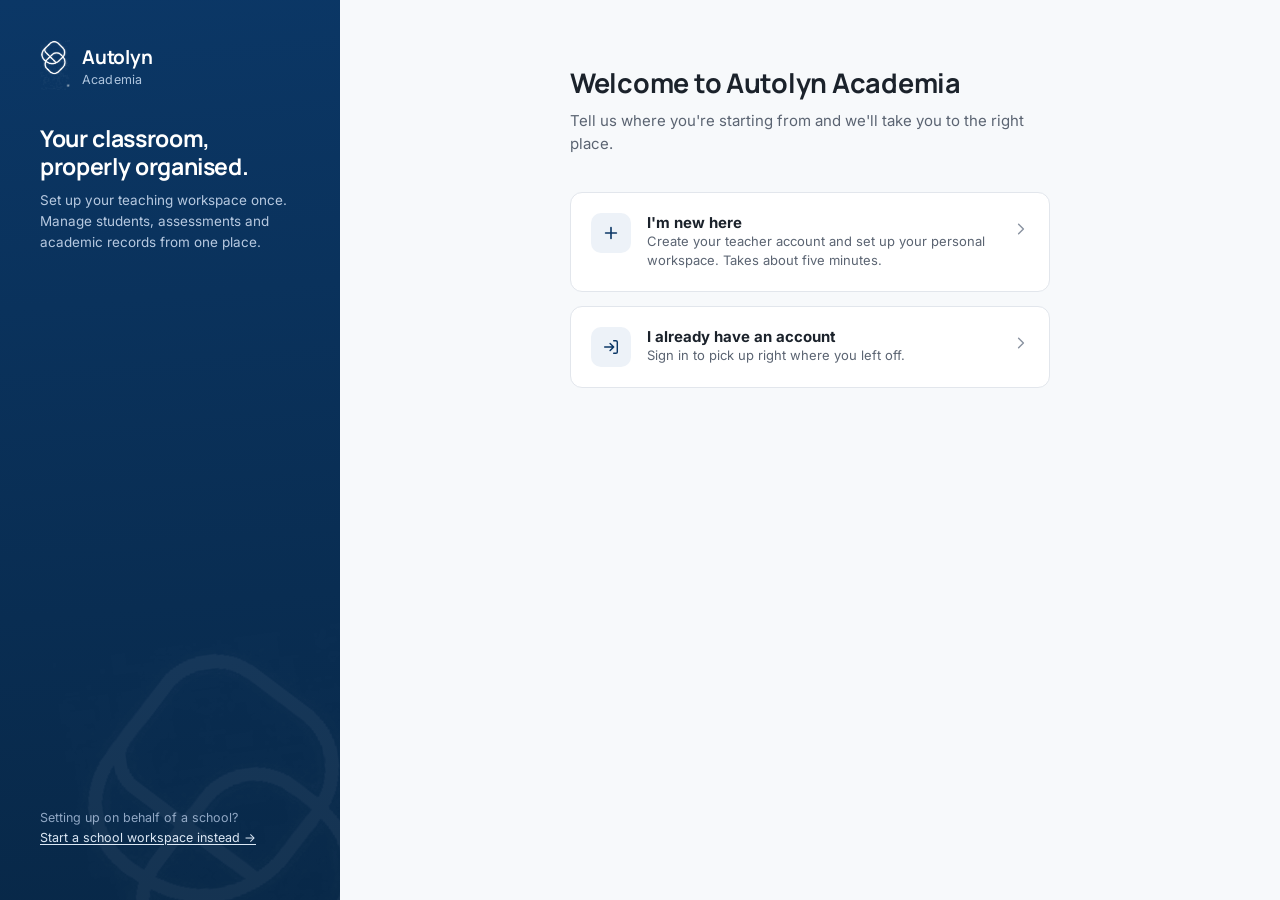
==== commit 60795b8b: "2" ====
--- a/index.html
+++ b/index.html
@@ -124,25 +124,38 @@
   .rail{
     background: linear-gradient(175deg, var(--navy) 0%, var(--navy-900) 100%);
     color: #EAF1F9;
-    padding: 44px 40px;
+    padding: 40px 40px;
     display: flex;
     flex-direction: column;
     justify-content: space-between;
     position: sticky;
     top: 0;
     height: 100vh;
+    overflow-y: auto;
+    overflow-x: hidden;
+    scrollbar-width: thin;
+    scrollbar-color: rgba(234,241,249,0.3) transparent;
+  }
+  .rail::-webkit-scrollbar{ width: 6px; }
+  .rail::-webkit-scrollbar-track{ background: transparent; }
+  .rail::-webkit-scrollbar-thumb{ background: rgba(234,241,249,0.25); border-radius: 3px; }
+  .rail > .rail-foot{ flex: none; padding-top: 24px; }
+  .rail-bg{
+    position: absolute;
+    inset: 0;
     overflow: hidden;
+    pointer-events: none;
+    z-index: 0;
   }
   .rail-mark{
     position: absolute;
     right: -54px; bottom: -60px;
     width: 320px; height: 320px;
     opacity: 0.05;
-    pointer-events: none;
     transform: rotate(-8deg);
   }
   .rail-mark img{ width:100%; height:auto; display:block; }
-  .rail-top{ display:flex; flex-direction:column; gap: 44px; position: relative; z-index: 1; }
+  .rail-top{ display:flex; flex-direction:column; gap: 34px; position: relative; z-index: 1; }
   .brand{ display:flex; align-items:center; gap: 12px; }
   .brand img{ width: 30px; height: auto; display:block; }
   .brand-word{ font-size: 19px; font-weight: 700; letter-spacing: -0.01em; color:#fff; }
@@ -150,16 +163,16 @@
   .brand-text{ display:flex; flex-direction:column; }
 
   .hero-head{
-    font-size: 26px;
+    font-size: 23px;
     line-height: 1.22;
     font-weight: 700;
     color: #fff;
     letter-spacing: -0.015em;
-    margin: 0 0 12px;
+    margin: 0 0 10px;
   }
   .hero-copy{
-    font-size: 14px;
-    line-height: 1.6;
+    font-size: 13.5px;
+    line-height: 1.55;
     color: #B7C9E0;
     margin: 0;
     max-width: 30ch;
@@ -168,7 +181,7 @@
   .stepper{ display:flex; flex-direction:column; }
   .step{
     display:flex; gap: 14px;
-    padding-bottom: 30px;
+    padding-bottom: 22px;
     position: relative;
   }
   .step:last-child{ padding-bottom:0; }
@@ -546,7 +559,7 @@
     .hero{ display:none; }
     .stepper{ display:none; }
     .rail-foot{ display:none; }
-    .rail-mark{ display:none; }
+    .rail-bg{ display:none; }
     .main{ padding: 34px 20px 60px; }
     .mobile-progress{
       display:flex; gap:6px; width:100%; max-width:480px; margin-bottom: 30px;
@@ -577,7 +590,7 @@
 
 <div class="app" id="app">
   <aside class="rail">
-    <div class="rail-mark" aria-hidden="true"><img src="[data-uri]" alt=""></div>
+    <div class="rail-bg" aria-hidden="true"><div class="rail-mark"><img src="[data-uri]" alt=""></div></div>
     <div class="rail-top">
       <div class="brand">
         <img src="[data-uri]" alt="">
@@ -1009,10 +1022,19 @@
 
     var levelSel = document.getElementById("in-level");
     var subjectSel = document.getElementById("in-subject");
+    levelSel.addEventListener("change", function(){
+      p.level = levelSel.value;
+      toggleInvalid("f-level", false);
+    });
     subjectSel.addEventListener("change", function(){
+      p.level = levelSel.value;
       p.subject = subjectSel.value;
       renderProfile();
     });
+    var subjectOtherEl = document.getElementById("in-subjectOther");
+    if(subjectOtherEl){
+      subjectOtherEl.addEventListener("input", function(){ p.subjectOther = subjectOtherEl.value; });
+    }
 
     function renderChips(){
       var wrap = document.getElementById("chipsWrap");
@@ -1172,4 +1194,4 @@
 })();
 </script>
 </body>
-</html>
+</html>
